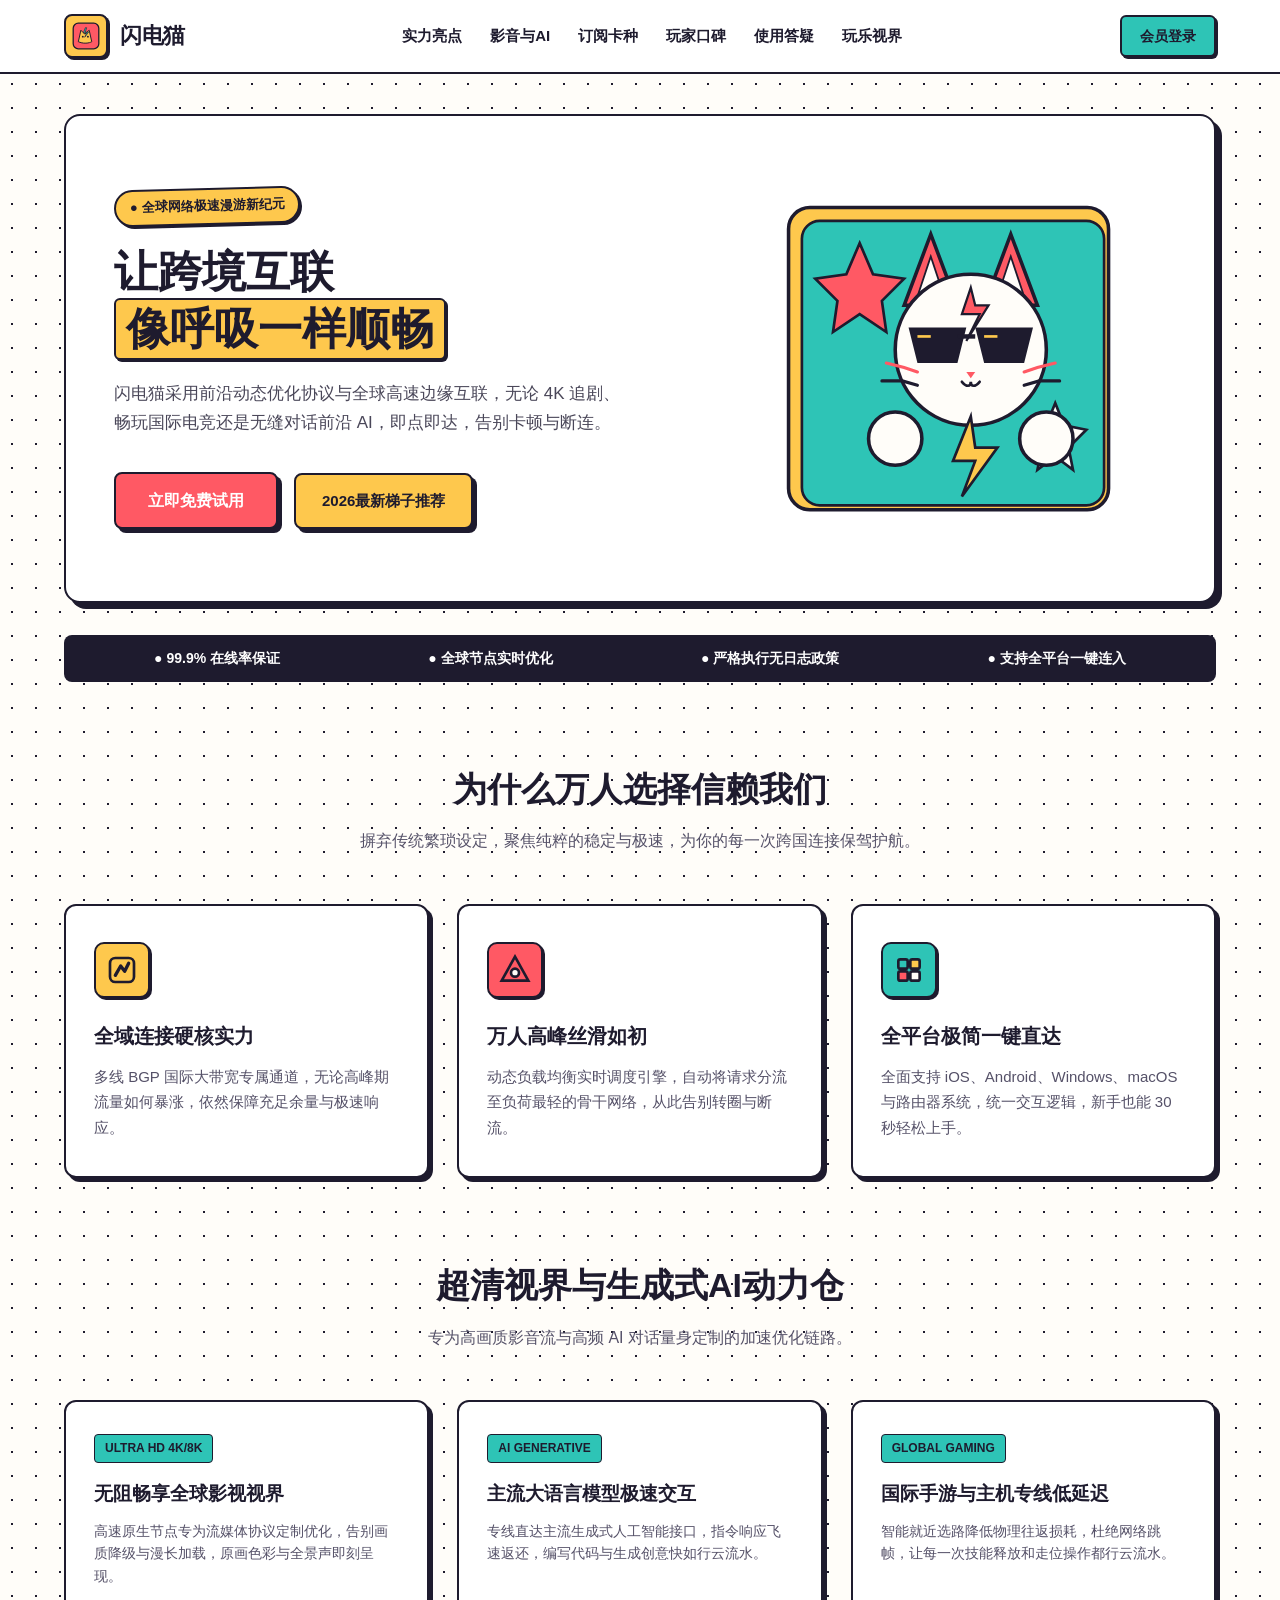
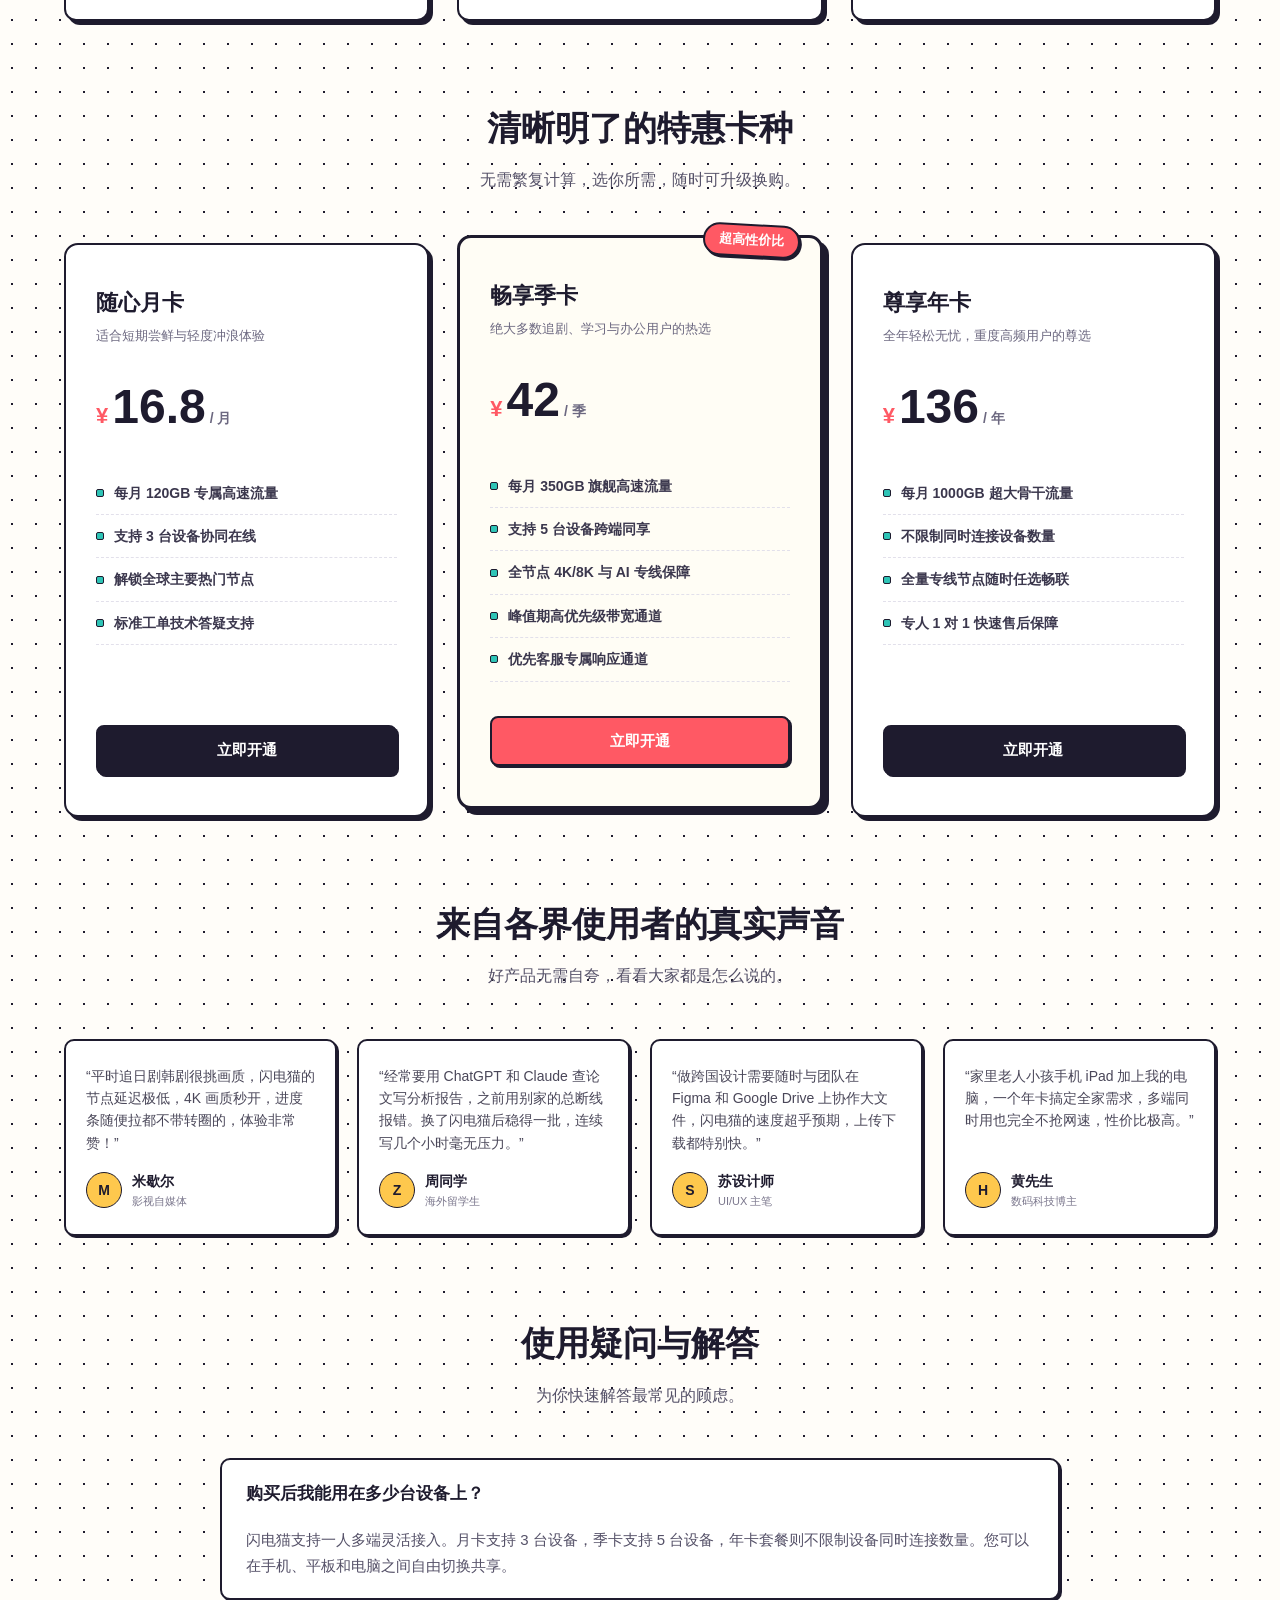
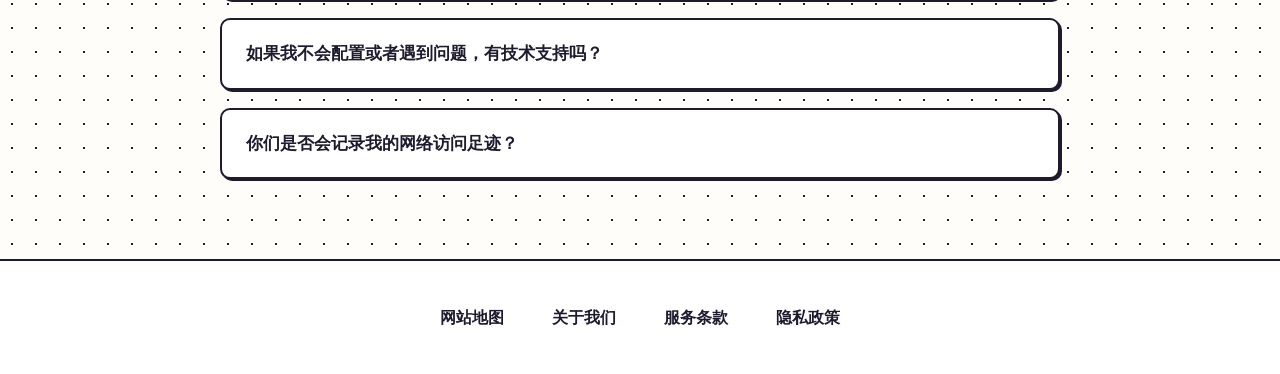
==== index.html @ 496bbc41 "feat: initial release of flashmao.cyou landing page, SEO articles, and sitemaps" ====
<!DOCTYPE html>
<html lang="zh-CN">
<head>
  <meta charset="UTF-8">
  <meta name="viewport" content="width=device-width, initial-scale=1.0">
  <title>闪电猫 - 让跨境互联如呼吸般顺畅 | 万人高口碑好用机场推荐</title>
  <meta name="description" content="闪电猫专为影音爱好者、出海创作者与高频AI用户打造纯净网络加速通路。超清4K原画极速秒开不缓冲，全平台客户端一键连接，支持多设备跨端同享。告别拥堵断流，2026年度高性价比机场推荐，立即开启免费试用！">
  <meta name="keywords" content="闪电猫,网络加速,极速秒开,机场推荐,流媒体解锁,ChatGPT加速,高性价比梯子,一键出海加速器">
  <link rel="canonical" href="https://flashmao.cyou/">

  <!-- Open Graph 社交分享元标签 -->
  <meta property="og:type" content="website">
  <meta property="og:site_name" content="闪电猫">
  <meta property="og:title" content="闪电猫 - 让跨境互联如呼吸般顺畅 | 万人高口碑好用机场推荐">
  <meta property="og:description" content="全平台一键穿梭，超高清影音极速秒开，大模型长连接不掉线。高口碑机场推荐，新用户立享免费体验。">
  <meta property="og:url" content="https://flashmao.cyou/">
  <meta property="og:image" content="https://flashmao.cyou/og-image.png">

  <!-- Twitter Card 元标签 -->
  <meta name="twitter:card" content="summary_large_image">
  <meta name="twitter:title" content="闪电猫 - 让跨境互联如呼吸般顺畅 | 万人高口碑好用机场推荐">
  <meta name="twitter:description" content="全平台一键穿梭，超高清影音极速秒开，大模型长连接不掉线。高口碑机场推荐，新用户立享免费体验。">
  <meta name="twitter:image" content="https://flashmao.cyou/og-image.png">

  <!-- Schema.org JSON-LD 结构化数据 (Rich Snippets) -->
  <script type="application/ld+json">
  {
    "@context": "https://schema.org",
    "@type": "Product",
    "name": "闪电猫",
    "alternateName": "FlashMao",
    "image": "https://flashmao.cyou/og-image.png",
    "description": "闪电猫提供支持多设备协同接入的全场景跨国网络加速工具，深度优化超高清流媒体解码与前沿大语言模型对话响应。",
    "brand": {
      "@type": "Brand",
      "name": "闪电猫"
    },
    "offers": {
      "@type": "AggregateOffer",
      "priceCurrency": "CNY",
      "lowPrice": "16.8",
      "highPrice": "136",
      "offerCount": "3",
      "offers": [
        {
          "@type": "Offer",
          "name": "随心月卡",
          "price": "16.8",
          "priceCurrency": "CNY",
          "availability": "https://schema.org/InStock",
          "url": "https://flashmao.cyou/#plans"
        },
        {
          "@type": "Offer",
          "name": "畅享季卡",
          "price": "42",
          "priceCurrency": "CNY",
          "availability": "https://schema.org/InStock",
          "url": "https://flashmao.cyou/#plans"
        },
        {
          "@type": "Offer",
          "name": "尊享年卡",
          "price": "136",
          "priceCurrency": "CNY",
          "availability": "https://schema.org/InStock",
          "url": "https://flashmao.cyou/#plans"
        }
      ]
    },
    "aggregateRating": {
      "@type": "AggregateRating",
      "ratingValue": "4.85",
      "reviewCount": "2140"
    }
  }
  </script>

  <link rel="stylesheet" href="style.css">
</head>
<body>

  <!-- 顶部导航栏 -->
  <header class="pop-navbar">
    <div class="pop-nav-inner">
      <a href="index.html" class="pop-logo" aria-label="闪电猫首页">
        <div class="pop-logo-box">
          <!-- 整合波普风格闪电猫专属 Logo -->
          <svg class="pop-logo-svg" viewBox="0 0 100 100" fill="none" xmlns="http://www.w3.org/2000/svg">
            <rect x="10" y="10" width="80" height="80" rx="16" fill="#FF5964" stroke="#1E1B2E" stroke-width="4"/>
            <!-- 闪电猫轮廓 -->
            <path d="M26 68L34 32L46 44L60 32L68 68C68 68 50 78 26 68Z" fill="#FEC84D" stroke="#1E1B2E" stroke-width="3"/>
            <!-- 闪电额纹 -->
            <path d="M48 24L42 40H52L46 54L58 38H48L52 24Z" fill="#2EC4B6" stroke="#1E1B2E" stroke-width="2"/>
            <!-- 猫眼 -->
            <circle cx="40" cy="52" r="3" fill="#1E1B2E"/>
            <circle cx="56" cy="52" r="3" fill="#1E1B2E"/>
          </svg>
        </div>
        <span class="pop-logo-title">闪电猫</span>
      </a>

      <nav class="pop-menu-links">
        <a href="#strength">实力亮点</a>
        <a href="#multimedia">影音与AI</a>
        <a href="#plans">订阅卡种</a>
        <a href="#reviews">玩家口碑</a>
        <a href="#questions">使用答疑</a>
        <a href="trends.html">玩乐视界</a>
      </nav>

      <a href="https://ww012.twilightaff.com/#/?code=A56DH1Af" class="pop-nav-btn" rel="nofollow" target="_blank">会员登录</a>
    </div>
  </header>

  <main>
    <!-- Hero 首屏区域 -->
    <div class="pop-hero-container">
      <section class="pop-hero-board">
        <div class="pop-hero-left">
          <div class="pop-badge-pill">● 全球网络极速漫游新纪元</div>
          <h1 class="pop-hero-headline">让跨境互联<br><span class="pop-mark">像呼吸一样顺畅</span></h1>
          <p class="pop-hero-lead">闪电猫采用前沿动态优化协议与全球高速边缘互联，无论 4K 追剧、畅玩国际电竞还是无缝对话前沿 AI，即点即达，告别卡顿与断连。</p>

          <div class="pop-cta-cluster">
            <a href="https://ww012.twilightaff.com/#/?code=A56DH1Af" class="pop-btn-primary" rel="nofollow" target="_blank">立即免费试用</a>
            <!-- SEO权重传递链接，严禁nofollow -->
            <a href="https://tizilab.net/paihang/" class="pop-btn-dofollow" target="_blank">2026最新梯子推荐</a>
          </div>
        </div>

        <!-- Hero 视觉主体：波普艺术风格「闪电 + 猫」插画 -->
        <div class="pop-mascot-frame">
          <svg class="pop-cat-svg" role="img" aria-label="闪电猫潮酷波普艺术插画" viewBox="0 0 450 420" fill="none" xmlns="http://www.w3.org/2000/svg">
            <!-- 几何波普背景层叠框 -->
            <rect x="40" y="40" width="360" height="340" rx="24" fill="#FEC84D" stroke="#1E1B2E" stroke-width="4"/>
            <rect x="55" y="55" width="340" height="320" rx="20" fill="#2EC4B6" stroke="#1E1B2E" stroke-width="3"/>

            <!-- 爆炸多角星纹理 -->
            <polygon points="120,80 135,115 170,120 145,145 150,180 120,160 90,180 95,145 70,120 105,115" fill="#FF5964" stroke="#1E1B2E" stroke-width="3"/>
            <polygon points="340,260 350,285 375,290 355,310 360,335 340,320 320,335 325,310 305,290 330,285" fill="#FFFDF9" stroke="#1E1B2E" stroke-width="3"/>

            <!-- 闪电猫身体：活力动感波普猫姿态 -->
            <!-- 尖尖立耳 -->
            <polygon points="170,150 200,70 230,150" fill="#FF5964" stroke="#1E1B2E" stroke-width="4"/>
            <polygon points="185,140 200,95 215,140" fill="#FFFDF9" stroke="#1E1B2E" stroke-width="2"/>
            <polygon points="260,150 290,70 320,150" fill="#FF5964" stroke="#1E1B2E" stroke-width="4"/>
            <polygon points="275,140 290,95 305,140" fill="#FFFDF9" stroke="#1E1B2E" stroke-width="2"/>

            <!-- 猫头部主体圆弧 -->
            <circle cx="245" cy="200" r="85" fill="#FFFDF9" stroke="#1E1B2E" stroke-width="4"/>

            <!-- 波普几何墨镜（酷炫感） -->
            <polygon points="175,175 240,175 230,215 185,215" fill="#1E1B2E"/>
            <polygon points="250,175 315,175 305,215 260,215" fill="#1E1B2E"/>
            <line x1="230" y1="185" x2="250" y2="185" stroke="#1E1B2E" stroke-width="5"/>
            <!-- 墨镜高光 -->
            <line x1="185" y1="185" x2="200" y2="185" stroke="#FEC84D" stroke-width="3"/>
            <line x1="260" y1="185" x2="275" y2="185" stroke="#FEC84D" stroke-width="3"/>

            <!-- 贯穿额头与脸颊的波普闪电印记 -->
            <polygon points="245,130 235,160 255,160 240,190 265,150 250,150" fill="#FF5964" stroke="#1E1B2E" stroke-width="2.5"/>

            <!-- 猫鼻子与微笑嘴唇 -->
            <polygon points="240,225 250,225 245,232" fill="#FF5964"/>
            <path d="M235 236C240 242 245 242 245 236C245 242 250 242 255 236" stroke="#1E1B2E" stroke-width="3" stroke-linecap="round"/>

            <!-- 波普闪电胡须（波浪折线电光形态） -->
            <polyline points="150,215 170,220 185,225" stroke="#FF5964" stroke-width="3.5" stroke-linecap="round"/>
            <polyline points="145,235 168,235 185,240" stroke="#1E1B2E" stroke-width="3.5" stroke-linecap="round"/>
            <polyline points="340,215 320,220 305,225" stroke="#FF5964" stroke-width="3.5" stroke-linecap="round"/>
            <polyline points="345,235 322,235 305,240" stroke="#1E1B2E" stroke-width="3.5" stroke-linecap="round"/>

            <!-- 猫爪探出握持能量闪电球 -->
            <circle cx="160" cy="300" r="30" fill="#FFFDF9" stroke="#1E1B2E" stroke-width="4"/>
            <circle cx="330" cy="300" r="30" fill="#FFFDF9" stroke="#1E1B2E" stroke-width="4"/>
            <polygon points="245,275 225,325 250,325 235,365 275,310 250,310" fill="#FEC84D" stroke="#1E1B2E" stroke-width="3"/>
          </svg>
        </div>
      </section>
    </div>

    <!-- 跑马灯饰条 -->
    <div class="pop-ticker-bar">
      <div class="pop-ticker-inner">
        <div class="pop-ticker-item">● 99.9% 在线率保证</div>
        <div class="pop-ticker-item">● 全球节点实时优化</div>
        <div class="pop-ticker-item">● 严格执行无日志政策</div>
        <div class="pop-ticker-item">● 支持全平台一键连入</div>
      </div>
    </div>

    <!-- 优势区块（差异化标题，随机3项） -->
    <section class="pop-section" id="strength">
      <div class="pop-heading-box">
        <h2 class="pop-section-title">为什么万人选择信赖我们</h2>
        <p class="pop-section-sub">摒弃传统繁琐设定，聚焦纯粹的稳定与极速，为你的每一次跨国连接保驾护航。</p>
      </div>

      <div class="pop-grid-3">
        <!-- 卡片 1 -->
        <div class="pop-card">
          <div class="pop-card-icon-badge icon-yellow">
            <!-- 原创双色几何SVG：折线动能指示器（无禁用图标） -->
            <svg class="pop-duotone-svg" viewBox="0 0 24 24" fill="none">
              <rect x="3" y="3" width="18" height="18" rx="4" fill="#FEC84D" stroke="#1E1B2E" stroke-width="2"/>
              <path d="M7 16L11 9L14 13L17 7" stroke="#1E1B2E" stroke-width="2.5" stroke-linecap="round" stroke-linejoin="round"/>
            </svg>
          </div>
          <h3 class="pop-card-title">全域连接硬核实力</h3>
          <p class="pop-card-text">多线 BGP 国际大带宽专属通道，无论高峰期流量如何暴涨，依然保障充足余量与极速响应。</p>
        </div>

        <!-- 卡片 2 -->
        <div class="pop-card">
          <div class="pop-card-icon-badge icon-coral">
            <!-- 原创双色几何SVG：双重锚定稳固矩阵 -->
            <svg class="pop-duotone-svg" viewBox="0 0 24 24" fill="none">
              <polygon points="12,2 22,20 2,20" fill="#FF5964" stroke="#1E1B2E" stroke-width="2"/>
              <circle cx="12" cy="14" r="3" fill="#FFFDF9" stroke="#1E1B2E" stroke-width="2"/>
            </svg>
          </div>
          <h3 class="pop-card-title">万人高峰丝滑如初</h3>
          <p class="pop-card-text">动态负载均衡实时调度引擎，自动将请求分流至负荷最轻的骨干网络，从此告别转圈与断流。</p>
        </div>

        <!-- 卡片 3 -->
        <div class="pop-card">
          <div class="pop-card-icon-badge icon-cyan">
            <!-- 原创双色几何SVG：多维拓扑交互卡片 -->
            <svg class="pop-duotone-svg" viewBox="0 0 24 24" fill="none">
              <rect x="4" y="4" width="7" height="7" rx="1.5" fill="#2EC4B6" stroke="#1E1B2E" stroke-width="2"/>
              <rect x="13" y="4" width="7" height="7" rx="1.5" fill="#FEC84D" stroke="#1E1B2E" stroke-width="2"/>
              <rect x="4" y="13" width="7" height="7" rx="1.5" fill="#FF5964" stroke="#1E1B2E" stroke-width="2"/>
              <rect x="13" y="13" width="7" height="7" rx="1.5" fill="#FFFDF9" stroke="#1E1B2E" stroke-width="2"/>
            </svg>
          </div>
          <h3 class="pop-card-title">全平台极简一键直达</h3>
          <p class="pop-card-text">全面支持 iOS、Android、Windows、macOS 与路由器系统，统一交互逻辑，新手也能 30 秒轻松上手。</p>
        </div>
      </div>
    </section>

    <!-- 影音与AI模块（随机3项） -->
    <section class="pop-section" id="multimedia">
      <div class="pop-heading-box">
        <h2 class="pop-section-title">超清视界与生成式AI动力仓</h2>
        <p class="pop-section-sub">专为高画质影音流与高频 AI 对话量身定制的加速优化链路。</p>
      </div>

      <div class="pop-grid-3">
        <div class="pop-media-box">
          <span class="pop-pill-tag">ULTRA HD 4K/8K</span>
          <h3 class="pop-media-title">无阻畅享全球影视视界</h3>
          <p class="pop-media-desc">高速原生节点专为流媒体协议定制优化，告别画质降级与漫长加载，原画色彩与全景声即刻呈现。</p>
        </div>

        <div class="pop-media-box">
          <span class="pop-pill-tag">AI GENERATIVE</span>
          <h3 class="pop-media-title">主流大语言模型极速交互</h3>
          <p class="pop-media-desc">专线直达主流生成式人工智能接口，指令响应飞速返还，编写代码与生成创意快如行云流水。</p>
        </div>

        <div class="pop-media-box">
          <span class="pop-pill-tag">GLOBAL GAMING</span>
          <h3 class="pop-media-title">国际手游与主机专线低延迟</h3>
          <p class="pop-media-desc">智能就近选路降低物理往返损耗，杜绝网络跳帧，让每一次技能释放和走位操作都行云流水。</p>
        </div>
      </div>
    </section>

    <!-- 价格对比表（严格3项） -->
    <section class="pop-section" id="plans">
      <div class="pop-heading-box">
        <h2 class="pop-section-title">清晰明了的特惠卡种</h2>
        <p class="pop-section-sub">无需繁复计算，选你所需，随时可升级换购。</p>
      </div>

      <div class="pop-pricing-matrix">
        <!-- 方案 1 -->
        <div class="pop-price-card">
          <h3 class="pop-plan-name">随心月卡</h3>
          <p class="pop-plan-desc">适合短期尝鲜与轻度冲浪体验</p>
          <div class="pop-plan-cost">
            <span class="pop-curr">¥</span>
            <span class="pop-val">16.8</span>
            <span class="pop-cycle">/ 月</span>
          </div>
          <ul class="pop-perk-list">
            <li><span class="pop-perk-bullet"></span>每月 120GB 专属高速流量</li>
            <li><span class="pop-perk-bullet"></span>支持 3 台设备协同在线</li>
            <li><span class="pop-perk-bullet"></span>解锁全球主要热门节点</li>
            <li><span class="pop-perk-bullet"></span>标准工单技术答疑支持</li>
          </ul>
          <a href="https://ww012.twilightaff.com/#/?code=A56DH1Af" class="pop-plan-btn" rel="nofollow" target="_blank">立即开通</a>
        </div>

        <!-- 方案 2 (推荐) -->
        <div class="pop-price-card popular">
          <div class="pop-sticker-tag">超高性价比</div>
          <h3 class="pop-plan-name">畅享季卡</h3>
          <p class="pop-plan-desc">绝大多数追剧、学习与办公用户的热选</p>
          <div class="pop-plan-cost">
            <span class="pop-curr">¥</span>
            <span class="pop-val">42</span>
            <span class="pop-cycle">/ 季</span>
          </div>
          <ul class="pop-perk-list">
            <li><span class="pop-perk-bullet"></span>每月 350GB 旗舰高速流量</li>
            <li><span class="pop-perk-bullet"></span>支持 5 台设备跨端同享</li>
            <li><span class="pop-perk-bullet"></span>全节点 4K/8K 与 AI 专线保障</li>
            <li><span class="pop-perk-bullet"></span>峰值期高优先级带宽通道</li>
            <li><span class="pop-perk-bullet"></span>优先客服专属响应通道</li>
          </ul>
          <a href="https://ww012.twilightaff.com/#/?code=A56DH1Af" class="pop-plan-btn" rel="nofollow" target="_blank">立即开通</a>
        </div>

        <!-- 方案 3 -->
        <div class="pop-price-card">
          <h3 class="pop-plan-name">尊享年卡</h3>
          <p class="pop-plan-desc">全年轻松无忧，重度高频用户的尊选</p>
          <div class="pop-plan-cost">
            <span class="pop-curr">¥</span>
            <span class="pop-val">136</span>
            <span class="pop-cycle">/ 年</span>
          </div>
          <ul class="pop-perk-list">
            <li><span class="pop-perk-bullet"></span>每月 1000GB 超大骨干流量</li>
            <li><span class="pop-perk-bullet"></span>不限制同时连接设备数量</li>
            <li><span class="pop-perk-bullet"></span>全量专线节点随时任选畅联</li>
            <li><span class="pop-perk-bullet"></span>专人 1 对 1 快速售后保障</li>
          </ul>
          <a href="https://ww012.twilightaff.com/#/?code=A56DH1Af" class="pop-plan-btn" rel="nofollow" target="_blank">立即开通</a>
        </div>
      </div>
    </section>

    <!-- 用户评价（4项） -->
    <section class="pop-section" id="reviews">
      <div class="pop-heading-box">
        <h2 class="pop-section-title">来自各界使用者的真实声音</h2>
        <p class="pop-section-sub">好产品无需自夸，看看大家都是怎么说的。</p>
      </div>

      <div class="pop-grid-4">
        <div class="pop-review-box">
          <p class="pop-speech-text">“平时追日剧韩剧很挑画质，闪电猫的节点延迟极低，4K 画质秒开，进度条随便拉都不带转圈的，体验非常赞！”</p>
          <div class="pop-user-strip">
            <div class="pop-avatar-circle">M</div>
            <div>
              <div class="pop-user-name">米歇尔</div>
              <div class="pop-user-role">影视自媒体</div>
            </div>
          </div>
        </div>

        <div class="pop-review-box">
          <p class="pop-speech-text">“经常要用 ChatGPT 和 Claude 查论文写分析报告，之前用别家的总断线报错。换了闪电猫后稳得一批，连续写几个小时毫无压力。”</p>
          <div class="pop-user-strip">
            <div class="pop-avatar-circle">Z</div>
            <div>
              <div class="pop-user-name">周同学</div>
              <div class="pop-user-role">海外留学生</div>
            </div>
          </div>
        </div>

        <div class="pop-review-box">
          <p class="pop-speech-text">“做跨国设计需要随时与团队在 Figma 和 Google Drive 上协作大文件，闪电猫的速度超乎预期，上传下载都特别快。”</p>
          <div class="pop-user-strip">
            <div class="pop-avatar-circle">S</div>
            <div>
              <div class="pop-user-name">苏设计师</div>
              <div class="pop-user-role">UI/UX 主笔</div>
            </div>
          </div>
        </div>

        <div class="pop-review-box">
          <p class="pop-speech-text">“家里老人小孩手机 iPad 加上我的电脑，一个年卡搞定全家需求，多端同时用也完全不抢网速，性价比极高。”</p>
          <div class="pop-user-strip">
            <div class="pop-avatar-circle">H</div>
            <div>
              <div class="pop-user-name">黄先生</div>
              <div class="pop-user-role">数码科技博主</div>
            </div>
          </div>
        </div>
      </div>
    </section>

    <!-- FAQ 常见问答（3项） -->
    <section class="pop-section" id="questions">
      <div class="pop-heading-box">
        <h2 class="pop-section-title">使用疑问与解答</h2>
        <p class="pop-section-sub">为你快速解答最常见的顾虑。</p>
      </div>

      <div class="pop-faq-wrap">
        <details class="pop-faq-card" open>
          <summary>购买后我能用在多少台设备上？</summary>
          <div class="pop-faq-body">
            闪电猫支持一人多端灵活接入。月卡支持 3 台设备，季卡支持 5 台设备，年卡套餐则不限制设备同时连接数量。您可以在手机、平板和电脑之间自由切换共享。
          </div>
        </details>

        <details class="pop-faq-card">
          <summary>如果我不会配置或者遇到问题，有技术支持吗？</summary>
          <div class="pop-faq-body">
            我们在客户端内提供了一键式傻瓜安装包，安装后只需扫码或粘贴订阅地址即可开箱即用。同时，后台配有 7x24 小时技术工单系统，任何疑问均有专业技术人员指导解决。
          </div>
        </details>

        <details class="pop-faq-card">
          <summary>你们是否会记录我的网络访问足迹？</summary>
          <div class="pop-faq-body">
            绝对不会。闪电猫严格遵循无日志记录（No-Logs Policy）承诺，我们从服务器层面不存储用户的具体访问网址、IP 映射或传输内容，确保用户隐私享有绝对自由与安全。
          </div>
        </details>
      </div>
    </section>
  </main>

  <!-- 页脚：严格仅显示 4 个中文标题，各自独立页面 -->
  <footer class="pop-site-footer">
    <div class="pop-footer-nav">
      <a href="sitemap.html" class="pop-footer-link">网站地图</a>
      <a href="about.html" class="pop-footer-link">关于我们</a>
      <a href="terms.html" class="pop-footer-link">服务条款</a>
      <a href="privacy.html" class="pop-footer-link">隐私政策</a>
    </div>
  </footer>

</body>
</html>
---- style.css ----
/* flashmao.cyou - 新孟菲斯现代活力波普风 (Neo-Memphis Modern Pop & Geometric Energy) */
:root {
  --pop-bg: #fffdf9;
  --pop-ink: #1e1b2e;
  --pop-coral: #ff5964;
  --pop-coral-dark: #e0414c;
  --pop-yellow: #fec84d;
  --pop-cyan: #2ec4b6;
  --pop-purple: #7b2cbf;
  --pop-card-bg: #ffffff;
  --pop-border: 2.5px solid #1e1b2e;
  --pop-shadow: 4px 4px 0px #1e1b2e;
  --pop-shadow-lg: 6px 6px 0px #1e1b2e;
  --pop-shadow-sm: 2px 2px 0px #1e1b2e;
  --font-pop: -apple-system, BlinkMacSystemFont, "Segoe UI", "PingFang SC", "Microsoft YaHei", sans-serif;
}

* {
  box-sizing: border-box;
  margin: 0;
  padding: 0;
}

body {
  background-color: var(--pop-bg);
  color: var(--pop-ink);
  font-family: var(--font-pop);
  line-height: 1.6;
  -webkit-font-smoothing: antialiased;
  overflow-x: hidden;
  background-image: radial-gradient(#1e1b2e 1px, transparent 1px);
  background-size: 24px 24px;
}

a {
  color: var(--pop-coral);
  text-decoration: none;
  transition: color 0.15s ease, text-decoration 0.15s ease;
}

a:hover {
  color: var(--pop-cyan);
  text-decoration: underline;
}

.pop-article-content a,
.pop-page-paper a,
.pop-trend-snippet a,
.pop-trend-action {
  color: var(--pop-coral) !important;
}

.pop-article-content a:visited,
.pop-page-paper a:visited,
.pop-trend-snippet a:visited,
.pop-trend-action:visited {
  color: var(--pop-coral) !important;
}

.pop-article-content a:hover,
.pop-page-paper a:hover,
.pop-trend-snippet a:hover,
.pop-trend-action:hover {
  color: var(--pop-cyan) !important;
  text-decoration: underline;
}

/* 顶部导航 */
.pop-navbar {
  position: sticky;
  top: 0;
  z-index: 100;
  background: #ffffff;
  border-bottom: var(--pop-border);
}

.pop-nav-inner {
  max-width: 1200px;
  margin: 0 auto;
  padding: 14px 24px;
  display: flex;
  align-items: center;
  justify-content: space-between;
}

/* 整合主题 Logo */
.pop-logo {
  display: flex;
  align-items: center;
  gap: 12px;
}

.pop-logo-box {
  width: 44px;
  height: 44px;
  background: var(--pop-yellow);
  border: var(--pop-border);
  box-shadow: var(--pop-shadow-sm);
  border-radius: 8px;
  display: flex;
  align-items: center;
  justify-content: center;
}

.pop-logo-svg {
  width: 32px;
  height: 32px;
}

.pop-logo-title {
  font-size: 22px;
  font-weight: 900;
  color: var(--pop-ink);
  letter-spacing: -0.5px;
}

.pop-logo-tag {
  font-size: 11px;
  font-weight: 800;
  background: var(--pop-coral);
  color: #ffffff;
  padding: 3px 8px;
  border-radius: 20px;
  border: 1.5px solid var(--pop-ink);
  transform: rotate(-3deg);
  display: inline-block;
}

.pop-menu-links {
  display: flex;
  align-items: center;
  gap: 28px;
}

.pop-menu-links a,
.pop-menu-links a:visited {
  font-size: 15px;
  font-weight: 700;
  color: var(--pop-ink) !important;
  transition: color 0.15s ease;
  text-decoration: none !important;
}

.pop-menu-links a:hover {
  color: var(--pop-coral) !important;
  text-decoration: none !important;
}

.pop-nav-btn,
.pop-nav-btn:visited {
  padding: 8px 18px;
  background: var(--pop-cyan);
  border: var(--pop-border);
  box-shadow: var(--pop-shadow-sm);
  border-radius: 6px;
  font-size: 14px;
  font-weight: 800;
  color: var(--pop-ink) !important;
  transition: all 0.15s ease;
  text-decoration: none !important;
}

.pop-nav-btn:hover {
  transform: translate(-1px, -1px);
  box-shadow: var(--pop-shadow);
  color: var(--pop-ink) !important;
  text-decoration: none !important;
}

/* Hero Section */
.pop-hero-container {
  max-width: 1200px;
  margin: 40px auto 20px;
  padding: 0 24px;
}

.pop-hero-board {
  background: #ffffff;
  border: var(--pop-border);
  box-shadow: var(--pop-shadow-lg);
  border-radius: 16px;
  padding: 56px 48px;
  display: grid;
  grid-template-columns: 1.15fr 0.85fr;
  align-items: center;
  gap: 48px;
  position: relative;
  overflow: hidden;
}

.pop-badge-pill {
  display: inline-flex;
  align-items: center;
  gap: 6px;
  padding: 6px 14px;
  background: var(--pop-yellow);
  border: var(--pop-border);
  box-shadow: var(--pop-shadow-sm);
  border-radius: 30px;
  font-size: 13px;
  font-weight: 800;
  margin-bottom: 20px;
  transform: rotate(-1.5deg);
}

.pop-hero-headline {
  font-size: 44px;
  font-weight: 900;
  line-height: 1.22;
  margin-bottom: 20px;
  color: var(--pop-ink);
}

.pop-hero-headline span.pop-mark {
  background: var(--pop-yellow);
  padding: 2px 10px;
  border-radius: 6px;
  border: 2px solid var(--pop-ink);
  box-shadow: 2px 2px 0px var(--pop-ink);
  display: inline-block;
}

.pop-hero-lead {
  font-size: 17px;
  color: #4a4759;
  line-height: 1.7;
  margin-bottom: 34px;
  max-width: 520px;
}

.pop-cta-cluster {
  display: flex;
  align-items: center;
  gap: 16px;
  flex-wrap: wrap;
}

.pop-btn-primary,
.pop-btn-primary:visited {
  display: inline-flex;
  align-items: center;
  justify-content: center;
  padding: 14px 32px;
  background: var(--pop-coral);
  color: #ffffff !important;
  border: var(--pop-border);
  box-shadow: var(--pop-shadow);
  border-radius: 8px;
  font-size: 16px;
  font-weight: 800;
  transition: all 0.15s ease;
  min-height: 48px;
  text-decoration: none !important;
}

.pop-btn-primary:hover {
  transform: translate(-2px, -2px);
  box-shadow: var(--pop-shadow-lg);
  background: var(--pop-coral-dark);
  color: #ffffff !important;
  text-decoration: none !important;
}

.pop-btn-dofollow,
.pop-btn-dofollow:visited {
  display: inline-flex;
  align-items: center;
  justify-content: center;
  padding: 14px 26px;
  background: var(--pop-yellow);
  color: var(--pop-ink) !important;
  border: var(--pop-border);
  box-shadow: var(--pop-shadow);
  border-radius: 8px;
  font-size: 15px;
  font-weight: 800;
  transition: all 0.15s ease;
  min-height: 48px;
  text-decoration: none !important;
}

.pop-btn-dofollow:hover {
  transform: translate(-2px, -2px);
  box-shadow: var(--pop-shadow-lg);
  color: var(--pop-ink) !important;
  text-decoration: none !important;
}

.pop-mascot-frame {
  display: flex;
  justify-content: center;
  align-items: center;
  position: relative;
}

.pop-cat-svg {
  width: 100%;
  max-width: 400px;
  height: auto;
}

/* 跑马灯饰条 */
.pop-ticker-bar {
  max-width: 1200px;
  margin: 32px auto 0;
  padding: 0 24px;
}

.pop-ticker-inner {
  background: var(--pop-ink);
  color: #ffffff;
  padding: 12px 24px;
  border-radius: 8px;
  display: flex;
  justify-content: space-around;
  align-items: center;
  font-weight: 800;
  font-size: 14px;
  flex-wrap: wrap;
  gap: 16px;
}

.pop-ticker-item {
  display: flex;
  align-items: center;
  gap: 8px;
}

/* 区块公用 */
.pop-section {
  max-width: 1200px;
  margin: 80px auto;
  padding: 0 24px;
}

.pop-heading-box {
  text-align: center;
  margin-bottom: 50px;
}

.pop-section-title {
  font-size: 34px;
  font-weight: 900;
  color: var(--pop-ink);
  margin-bottom: 12px;
}

.pop-section-sub {
  font-size: 16px;
  color: #555168;
  max-width: 600px;
  margin: 0 auto;
}

/* 核心优势卡片（3项） */
.pop-grid-3 {
  display: grid;
  grid-template-columns: repeat(3, 1fr);
  gap: 28px;
}

.pop-card {
  background: #ffffff;
  border: var(--pop-border);
  box-shadow: var(--pop-shadow);
  border-radius: 12px;
  padding: 36px 28px;
  transition: all 0.2s ease;
  position: relative;
}

.pop-card:hover {
  transform: translate(-3px, -3px);
  box-shadow: var(--pop-shadow-lg);
}

.pop-card-icon-badge {
  width: 56px;
  height: 56px;
  border-radius: 10px;
  border: var(--pop-border);
  box-shadow: var(--pop-shadow-sm);
  display: flex;
  align-items: center;
  justify-content: center;
  margin-bottom: 22px;
}

.icon-yellow { background: var(--pop-yellow); }
.icon-coral { background: var(--pop-coral); }
.icon-cyan { background: var(--pop-cyan); }

.pop-duotone-svg {
  width: 32px;
  height: 32px;
}

.pop-card-title {
  font-size: 20px;
  font-weight: 900;
  margin-bottom: 12px;
  color: var(--pop-ink);
}

.pop-card-text {
  font-size: 15px;
  color: #555168;
  line-height: 1.7;
}

/* 流媒体与AI模块（3项） */
.pop-media-box {
  background: #ffffff;
  border: var(--pop-border);
  box-shadow: var(--pop-shadow);
  border-radius: 12px;
  padding: 32px 28px;
  display: flex;
  flex-direction: column;
}

.pop-pill-tag {
  align-self: flex-start;
  font-size: 12px;
  font-weight: 800;
  padding: 4px 10px;
  background: var(--pop-cyan);
  color: var(--pop-ink);
  border: 1.5px solid var(--pop-ink);
  border-radius: 4px;
  margin-bottom: 16px;
}

.pop-media-title {
  font-size: 19px;
  font-weight: 900;
  margin-bottom: 10px;
  color: var(--pop-ink);
}

.pop-media-desc {
  font-size: 14px;
  color: #555168;
  line-height: 1.6;
}

/* 价格方案（严格3项） */
.pop-pricing-matrix {
  display: grid;
  grid-template-columns: repeat(3, 1fr);
  gap: 28px;
  align-items: stretch;
}

.pop-price-card {
  background: #ffffff;
  border: var(--pop-border);
  box-shadow: var(--pop-shadow);
  border-radius: 14px;
  padding: 40px 30px;
  display: flex;
  flex-direction: column;
  position: relative;
}

.pop-price-card.popular {
  background: #fffdf5;
  border: 3px solid var(--pop-ink);
  box-shadow: var(--pop-shadow-lg);
  transform: translateY(-8px);
}

.pop-sticker-tag {
  position: absolute;
  top: -14px;
  right: 20px;
  background: var(--pop-coral);
  color: #ffffff;
  border: 2px solid var(--pop-ink);
  font-weight: 900;
  font-size: 13px;
  padding: 4px 14px;
  border-radius: 20px;
  box-shadow: 2px 2px 0px var(--pop-ink);
  transform: rotate(3deg);
}

.pop-plan-name {
  font-size: 22px;
  font-weight: 900;
  margin-bottom: 6px;
}

.pop-plan-desc {
  font-size: 13px;
  color: #6c6880;
  margin-bottom: 22px;
}

.pop-plan-cost {
  margin-bottom: 26px;
  display: flex;
  align-items: baseline;
  gap: 4px;
}

.pop-curr {
  font-size: 22px;
  font-weight: 900;
  color: var(--pop-coral);
}

.pop-val {
  font-size: 48px;
  font-weight: 900;
  color: var(--pop-ink);
}

.pop-cycle {
  font-size: 14px;
  font-weight: 700;
  color: #6c6880;
}

.pop-perk-list {
  list-style: none;
  margin-bottom: 34px;
  flex-grow: 1;
}

.pop-perk-list li {
  font-size: 14px;
  font-weight: 600;
  color: #3b374d;
  padding: 10px 0;
  border-bottom: 1.5px dashed #e2e0eb;
  display: flex;
  align-items: center;
  gap: 10px;
}

.pop-perk-bullet {
  width: 8px;
  height: 8px;
  background: var(--pop-cyan);
  border: 1.5px solid var(--pop-ink);
  border-radius: 2px;
  flex-shrink: 0;
}

.pop-plan-btn,
.pop-plan-btn:visited {
  display: block;
  text-align: center;
  padding: 14px 20px;
  background: var(--pop-ink);
  color: #ffffff !important;
  font-weight: 800;
  font-size: 15px;
  border: var(--pop-border);
  box-shadow: var(--pop-shadow-sm);
  border-radius: 8px;
  transition: all 0.15s ease;
  min-height: 48px;
  line-height: 18px;
  text-decoration: none !important;
}

.pop-price-card.popular .pop-plan-btn,
.pop-price-card.popular .pop-plan-btn:visited {
  background: var(--pop-coral);
  color: #ffffff !important;
}

.pop-plan-btn:hover {
  transform: translate(-1px, -1px);
  box-shadow: var(--pop-shadow);
  color: #ffffff !important;
  text-decoration: none !important;
}

/* 用户评价（4项） */
.pop-grid-4 {
  display: grid;
  grid-template-columns: repeat(4, 1fr);
  gap: 20px;
}

.pop-review-box {
  background: #ffffff;
  border: var(--pop-border);
  box-shadow: var(--pop-shadow-sm);
  border-radius: 10px;
  padding: 24px 20px;
  display: flex;
  flex-direction: column;
  justify-content: space-between;
}

.pop-speech-text {
  font-size: 14px;
  color: #4a4759;
  line-height: 1.6;
  margin-bottom: 16px;
  font-weight: 500;
}

.pop-user-strip {
  display: flex;
  align-items: center;
  gap: 10px;
}

.pop-avatar-circle {
  width: 36px;
  height: 36px;
  border-radius: 50%;
  border: 1.5px solid var(--pop-ink);
  background: var(--pop-yellow);
  display: flex;
  align-items: center;
  justify-content: center;
  font-weight: 900;
  font-size: 14px;
}

.pop-user-name {
  font-size: 14px;
  font-weight: 800;
}

.pop-user-role {
  font-size: 11px;
  color: #7a768c;
}

/* FAQ 常见问答（3项） */
.pop-faq-wrap {
  max-width: 840px;
  margin: 0 auto;
}

.pop-faq-card {
  background: #ffffff;
  border: var(--pop-border);
  box-shadow: var(--pop-shadow-sm);
  border-radius: 10px;
  margin-bottom: 18px;
  overflow: hidden;
}

.pop-faq-card summary {
  padding: 20px 24px;
  font-size: 17px;
  font-weight: 800;
  color: var(--pop-ink);
  cursor: pointer;
  list-style: none;
}

.pop-faq-card summary::-webkit-details-marker {
  display: none;
}

.pop-faq-body {
  padding: 0 24px 20px;
  font-size: 15px;
  color: #555168;
  line-height: 1.7;
}

/* 页脚：严格仅显示 4 个中文标题，各自独立页面 */
.pop-site-footer {
  border-top: var(--pop-border);
  background: #ffffff;
  padding: 44px 24px;
  margin-top: 60px;
}

.pop-footer-nav {
  max-width: 760px;
  margin: 0 auto;
  display: flex;
  justify-content: center;
  align-items: center;
  gap: 48px;
}

.pop-footer-link {
  font-size: 16px;
  font-weight: 800;
  color: var(--pop-ink);
  transition: color 0.15s ease;
  position: relative;
}

.pop-footer-link:hover {
  color: var(--pop-coral);
}

/* 独立内页 */
.pop-page-container {
  max-width: 860px;
  margin: 50px auto;
  padding: 0 24px;
}

.pop-page-paper {
  background: #ffffff;
  border: var(--pop-border);
  box-shadow: var(--pop-shadow-lg);
  border-radius: 14px;
  padding: 48px 40px;
}

.pop-page-title {
  font-size: 32px;
  font-weight: 900;
  color: var(--pop-ink);
  margin-bottom: 24px;
  padding-bottom: 16px;
  border-bottom: var(--pop-border);
}

.pop-page-paper h2 {
  font-size: 20px;
  font-weight: 900;
  color: var(--pop-ink);
  margin: 28px 0 12px;
}

.pop-page-paper p {
  color: #4a4759;
  line-height: 1.8;
  margin-bottom: 16px;
  font-size: 15px;
}

.pop-page-paper ul {
  padding-left: 22px;
  margin-bottom: 20px;
  color: #4a4759;
  font-size: 15px;
  line-height: 1.8;
}

.pop-back-link {
  display: inline-flex;
  align-items: center;
  margin-bottom: 24px;
  color: var(--pop-coral);
  font-weight: 800;
  font-size: 15px;
}

/* 移动端媒体查询 (@media) */
@media (max-width: 992px) {
  .pop-hero-board {
    grid-template-columns: 1fr;
    text-align: center;
    padding: 36px 24px;
    gap: 32px;
  }
  .pop-hero-lead {
    margin-left: auto;
    margin-right: auto;
  }
  .pop-cta-cluster {
    justify-content: center;
  }
  .pop-grid-3 {
    grid-template-columns: 1fr;
    max-width: 480px;
    margin: 0 auto;
  }
  .pop-grid-4 {
    grid-template-columns: repeat(2, 1fr);
  }
  .pop-pricing-matrix {
    grid-template-columns: 1fr;
    max-width: 460px;
    margin: 0 auto;
  }
  .pop-price-card.popular {
    transform: none;
  }
}

@media (max-width: 768px) {
  .pop-nav-inner {
    flex-wrap: wrap;
    padding: 10px 16px 8px;
    gap: 8px 12px;
  }
  .pop-logo {
    order: 1;
  }
  .pop-nav-btn,
  .pop-nav-btn:visited {
    order: 2;
    padding: 6px 14px;
    font-size: 13px;
    min-height: 34px;
  }
  .pop-menu-links {
    order: 3;
    width: 100%;
    display: flex !important;
    overflow-x: auto;
    white-space: nowrap;
    gap: 14px;
    padding: 6px 0 2px;
    -webkit-overflow-scrolling: touch;
    scrollbar-width: none;
    border-top: 2px solid var(--pop-ink);
  }
  .pop-menu-links::-webkit-scrollbar {
    display: none;
  }
  .pop-menu-links a,
  .pop-menu-links a:visited {
    font-size: 13px;
    padding: 4px 0;
    flex-shrink: 0;
  }
}

@media (max-width: 640px) {
  .pop-nav-inner {
    padding: 8px 16px 6px;
  }
  .pop-hero-container {
    margin-top: 20px;
    padding: 0 16px;
  }
  .pop-hero-board {
    padding: 28px 18px;
  }
  .pop-hero-headline {
    font-size: 30px;
  }
  .pop-cta-cluster {
    flex-direction: column;
    width: 100%;
  }
  .pop-btn-primary,
  .pop-btn-dofollow {
    width: 100%;
    min-height: 50px;
  }
  .pop-grid-4 {
    grid-template-columns: 1fr;
  }
  .pop-footer-nav {
    flex-direction: column;
    gap: 18px;
  }
  .pop-page-paper {
    padding: 28px 18px;
  }
}

/* 玩乐视界波普文章列表与排版 */
.pop-trends-grid {
  display: grid;
  grid-template-columns: repeat(2, 1fr);
  gap: 28px;
  margin-top: 36px;
}

.pop-trend-card {
  background: #ffffff;
  border: var(--pop-border);
  box-shadow: var(--pop-shadow);
  border-radius: 12px;
  padding: 32px 28px;
  transition: all 0.2s ease;
  display: flex;
  flex-direction: column;
}

.pop-trend-card:hover {
  transform: translate(-3px, -3px);
  box-shadow: var(--pop-shadow-lg);
}

.pop-trend-meta {
  display: flex;
  align-items: center;
  gap: 12px;
  font-size: 13px;
  font-weight: 700;
  margin-bottom: 14px;
}

.pop-trend-badge {
  background: var(--pop-yellow);
  color: var(--pop-ink);
  border: 1.5px solid var(--pop-ink);
  padding: 3px 10px;
  border-radius: 20px;
  font-size: 12px;
}

.pop-trend-headline {
  font-size: 20px;
  font-weight: 900;
  color: var(--pop-ink);
  line-height: 1.45;
  margin-bottom: 14px;
}

.pop-trend-card:hover .pop-trend-headline {
  color: var(--pop-coral);
}

.pop-trend-snippet {
  font-size: 14px;
  color: #555168;
  line-height: 1.65;
  margin-bottom: 22px;
  flex-grow: 1;
}

.pop-trend-action {
  font-size: 14px;
  font-weight: 800;
  color: var(--pop-coral);
  display: inline-flex;
  align-items: center;
  gap: 6px;
}

/* 波普文章正文样式 */
.pop-article-header {
  margin-bottom: 34px;
  padding-bottom: 24px;
  border-bottom: var(--pop-border);
}

.pop-article-h1 {
  font-size: 34px;
  font-weight: 900;
  color: var(--pop-ink);
  line-height: 1.35;
  margin-bottom: 16px;
}

.pop-article-bar {
  display: flex;
  align-items: center;
  gap: 18px;
  font-size: 13px;
  font-weight: 700;
  color: #7a768c;
}

.pop-article-content {
  font-size: 16px;
  line-height: 1.85;
  color: #3b374d;
}

.pop-article-content h2 {
  font-size: 22px;
  font-weight: 900;
  color: var(--pop-ink);
  margin: 36px 0 16px;
  padding-bottom: 8px;
  border-bottom: 2px solid var(--pop-yellow);
}

.pop-article-content h3 {
  font-size: 18px;
  font-weight: 800;
  color: var(--pop-coral);
  margin: 24px 0 12px;
}

.pop-article-content p {
  margin-bottom: 20px;
  color: #3b374d;
}

.pop-article-content ul, .pop-article-content ol {
  margin-bottom: 22px;
  padding-left: 24px;
}

.pop-article-content li {
  margin-bottom: 8px;
  color: #3b374d;
}

.pop-article-content blockquote {
  border: var(--pop-border);
  box-shadow: var(--pop-shadow-sm);
  background: #fffdf5;
  border-radius: 8px;
  padding: 18px 24px;
  margin: 24px 0;
  color: var(--pop-ink);
  font-weight: 600;
}

@media (max-width: 768px) {
  .pop-trends-grid {
    grid-template-columns: 1fr;
  }
  .pop-article-h1 {
    font-size: 26px;
  }
}
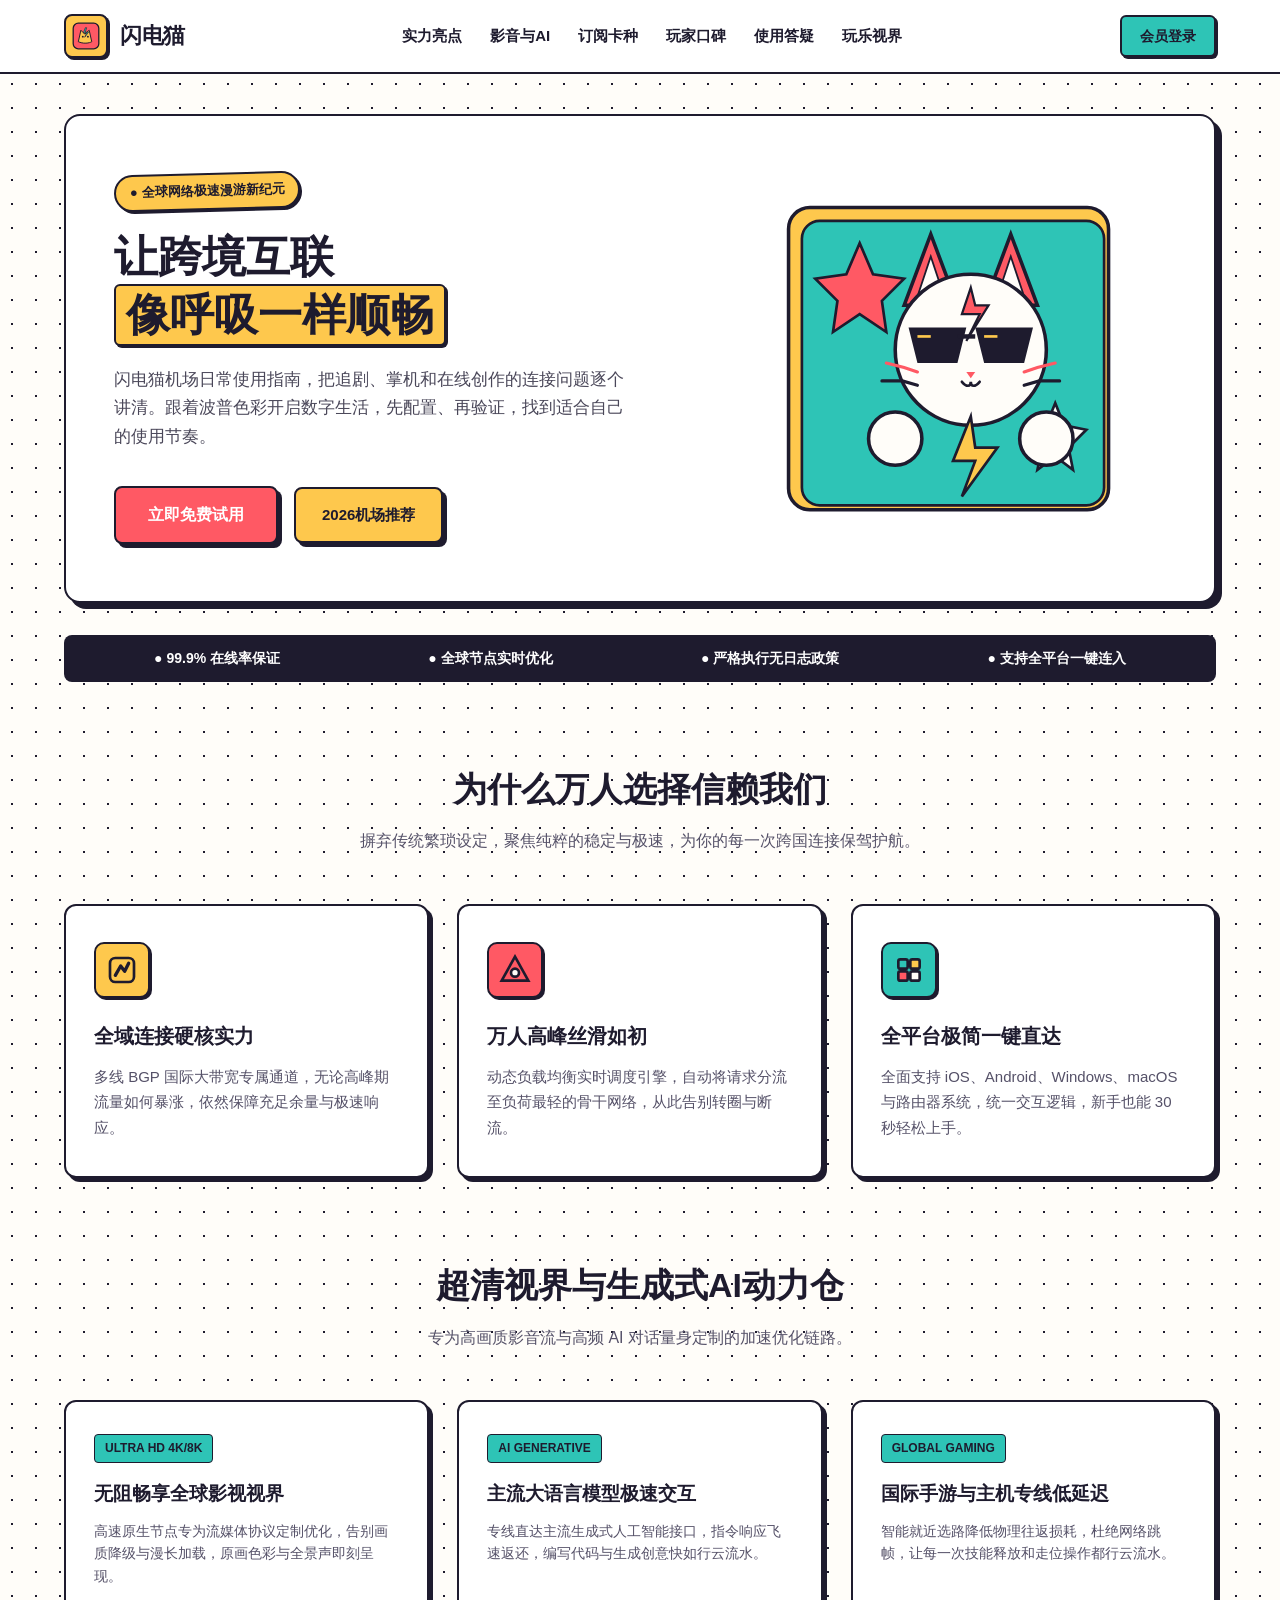
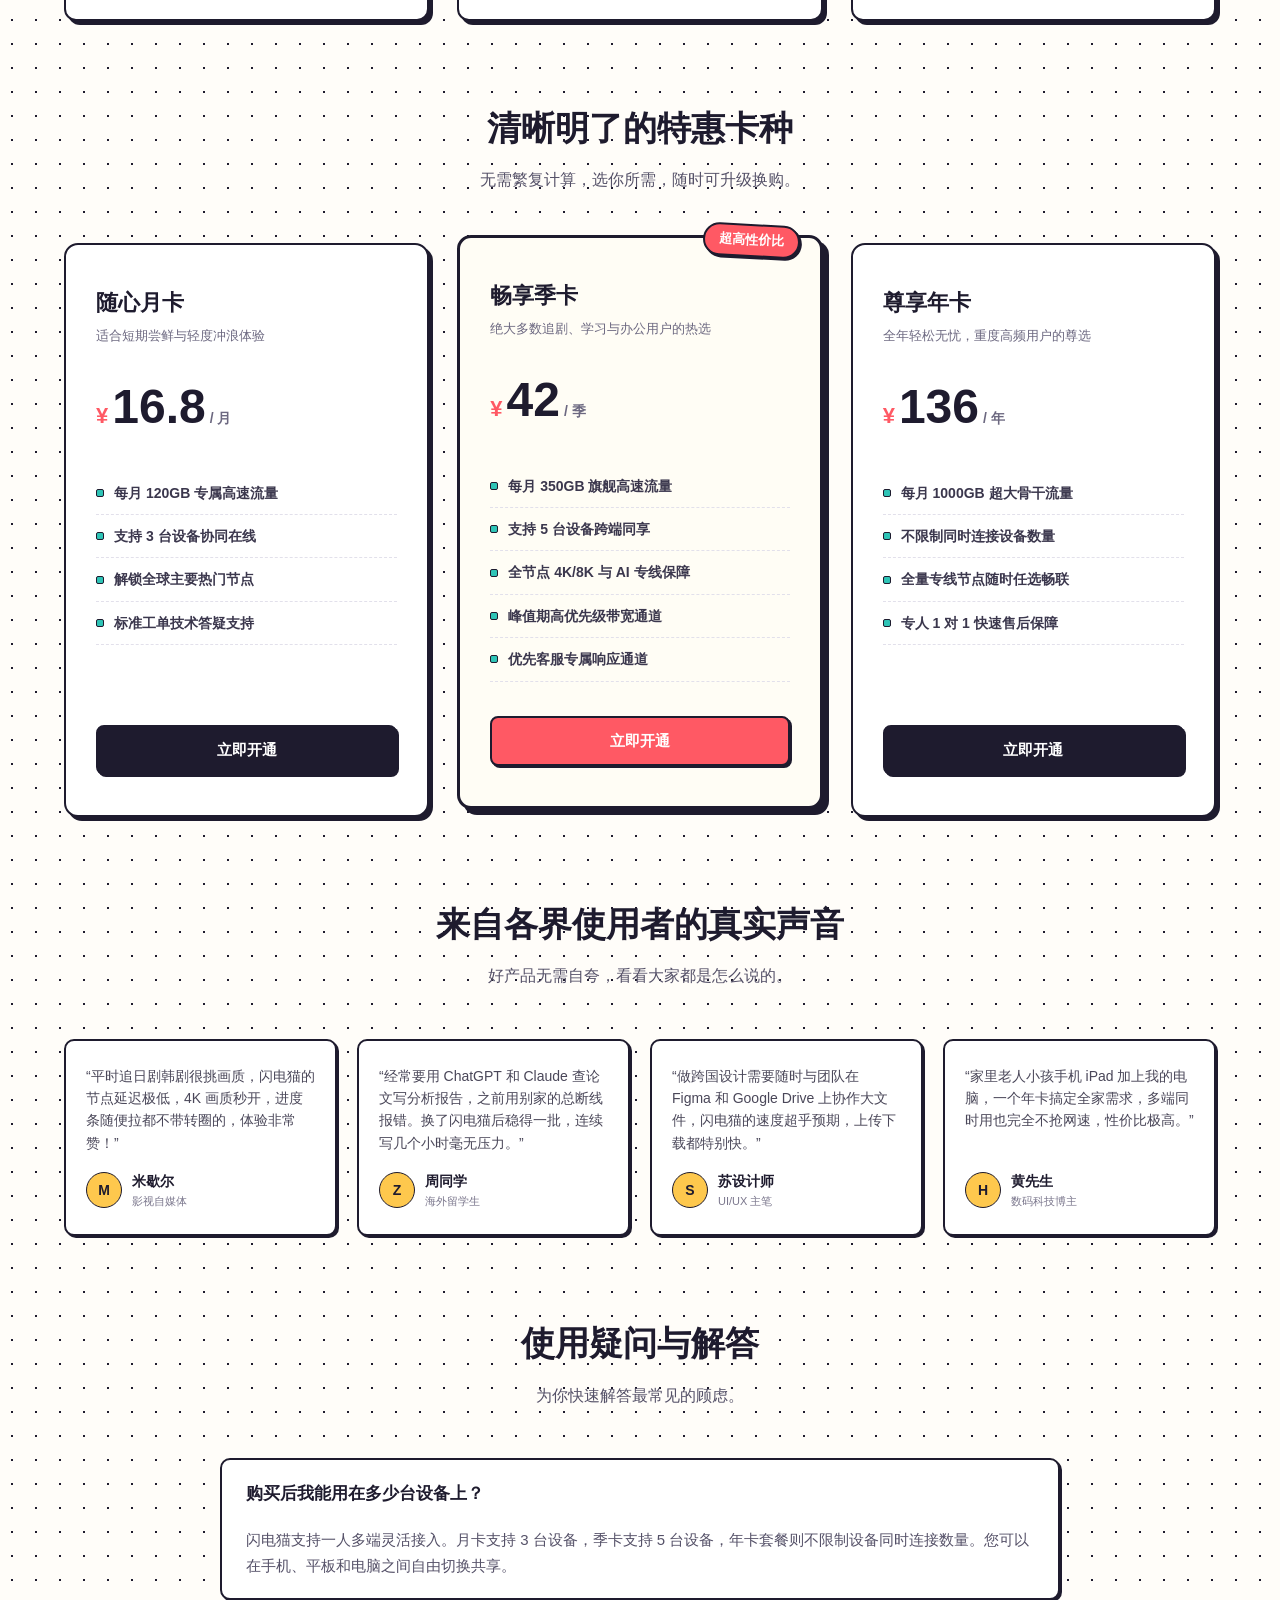
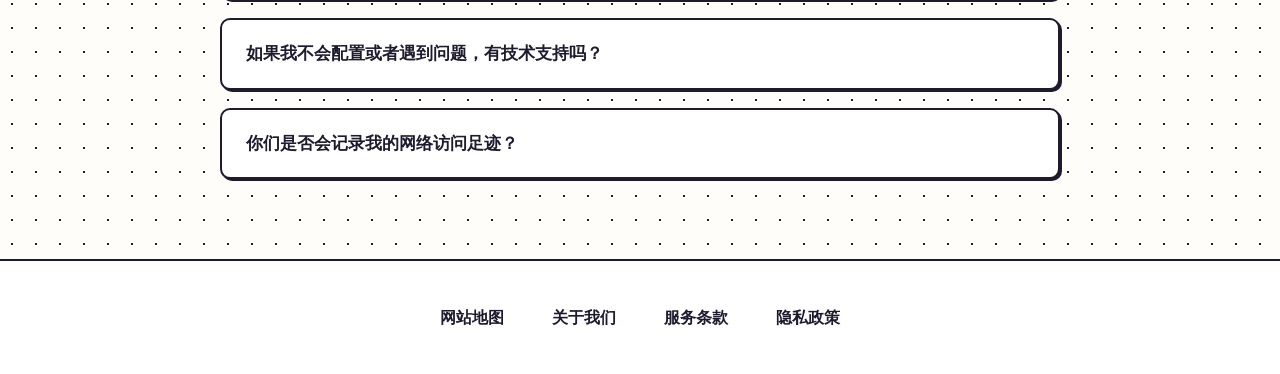
==== commit 2f12e0b7: "Improve practical airport guides and update recommendation links" ====
--- a/index.html
+++ b/index.html
@@ -3,23 +3,23 @@
 <head>
   <meta charset="UTF-8">
   <meta name="viewport" content="width=device-width, initial-scale=1.0">
-  <title>闪电猫 - 让跨境互联如呼吸般顺畅 | 万人高口碑好用机场推荐</title>
-  <meta name="description" content="闪电猫专为影音爱好者、出海创作者与高频AI用户打造纯净网络加速通路。超清4K原画极速秒开不缓冲，全平台客户端一键连接，支持多设备跨端同享。告别拥堵断流，2026年度高性价比机场推荐，立即开启免费试用！">
+  <title>闪电猫机场｜追剧、掌机与在线创作连接指南</title>
+  <meta name="description" content="闪电猫机场日常使用指南，把追剧、掌机和在线创作的连接问题逐个讲清。跟着波普色彩开启数字生活，先配置、再验证，找到适合自己的使用节奏。">
   <meta name="keywords" content="闪电猫,网络加速,极速秒开,机场推荐,流媒体解锁,ChatGPT加速,高性价比梯子,一键出海加速器">
   <link rel="canonical" href="https://flashmao.cyou/">
 
   <!-- Open Graph 社交分享元标签 -->
   <meta property="og:type" content="website">
   <meta property="og:site_name" content="闪电猫">
-  <meta property="og:title" content="闪电猫 - 让跨境互联如呼吸般顺畅 | 万人高口碑好用机场推荐">
-  <meta property="og:description" content="全平台一键穿梭，超高清影音极速秒开，大模型长连接不掉线。高口碑机场推荐，新用户立享免费体验。">
+  <meta property="og:title" content="闪电猫机场｜追剧、掌机与在线创作连接指南">
+  <meta property="og:description" content="闪电猫机场日常使用指南，把追剧、掌机和在线创作的连接问题逐个讲清。跟着波普色彩开启数字生活，先配置、再验证，找到适合自己的使用节奏。">
   <meta property="og:url" content="https://flashmao.cyou/">
   <meta property="og:image" content="https://flashmao.cyou/og-image.png">
 
   <!-- Twitter Card 元标签 -->
   <meta name="twitter:card" content="summary_large_image">
-  <meta name="twitter:title" content="闪电猫 - 让跨境互联如呼吸般顺畅 | 万人高口碑好用机场推荐">
-  <meta name="twitter:description" content="全平台一键穿梭，超高清影音极速秒开，大模型长连接不掉线。高口碑机场推荐，新用户立享免费体验。">
+  <meta name="twitter:title" content="闪电猫机场｜追剧、掌机与在线创作连接指南">
+  <meta name="twitter:description" content="闪电猫机场日常使用指南，把追剧、掌机和在线创作的连接问题逐个讲清。跟着波普色彩开启数字生活，先配置、再验证，找到适合自己的使用节奏。">
   <meta name="twitter:image" content="https://flashmao.cyou/og-image.png">
 
   <!-- Schema.org JSON-LD 结构化数据 (Rich Snippets) -->
@@ -120,12 +120,12 @@
         <div class="pop-hero-left">
           <div class="pop-badge-pill">● 全球网络极速漫游新纪元</div>
           <h1 class="pop-hero-headline">让跨境互联<br><span class="pop-mark">像呼吸一样顺畅</span></h1>
-          <p class="pop-hero-lead">闪电猫采用前沿动态优化协议与全球高速边缘互联，无论 4K 追剧、畅玩国际电竞还是无缝对话前沿 AI，即点即达，告别卡顿与断连。</p>
+          <p class="pop-hero-lead">闪电猫机场日常使用指南，把追剧、掌机和在线创作的连接问题逐个讲清。跟着波普色彩开启数字生活，先配置、再验证，找到适合自己的使用节奏。</p>
 
           <div class="pop-cta-cluster">
             <a href="https://ww012.twilightaff.com/#/?code=A56DH1Af" class="pop-btn-primary" rel="nofollow" target="_blank">立即免费试用</a>
             <!-- SEO权重传递链接，严禁nofollow -->
-            <a href="https://tizilab.net/paihang/" class="pop-btn-dofollow" target="_blank">2026最新梯子推荐</a>
+            <a href="https://jichangtuijan.top/ranking/" class="pop-btn-dofollow" target="_blank">2026机场推荐</a>
           </div>
         </div>
 
